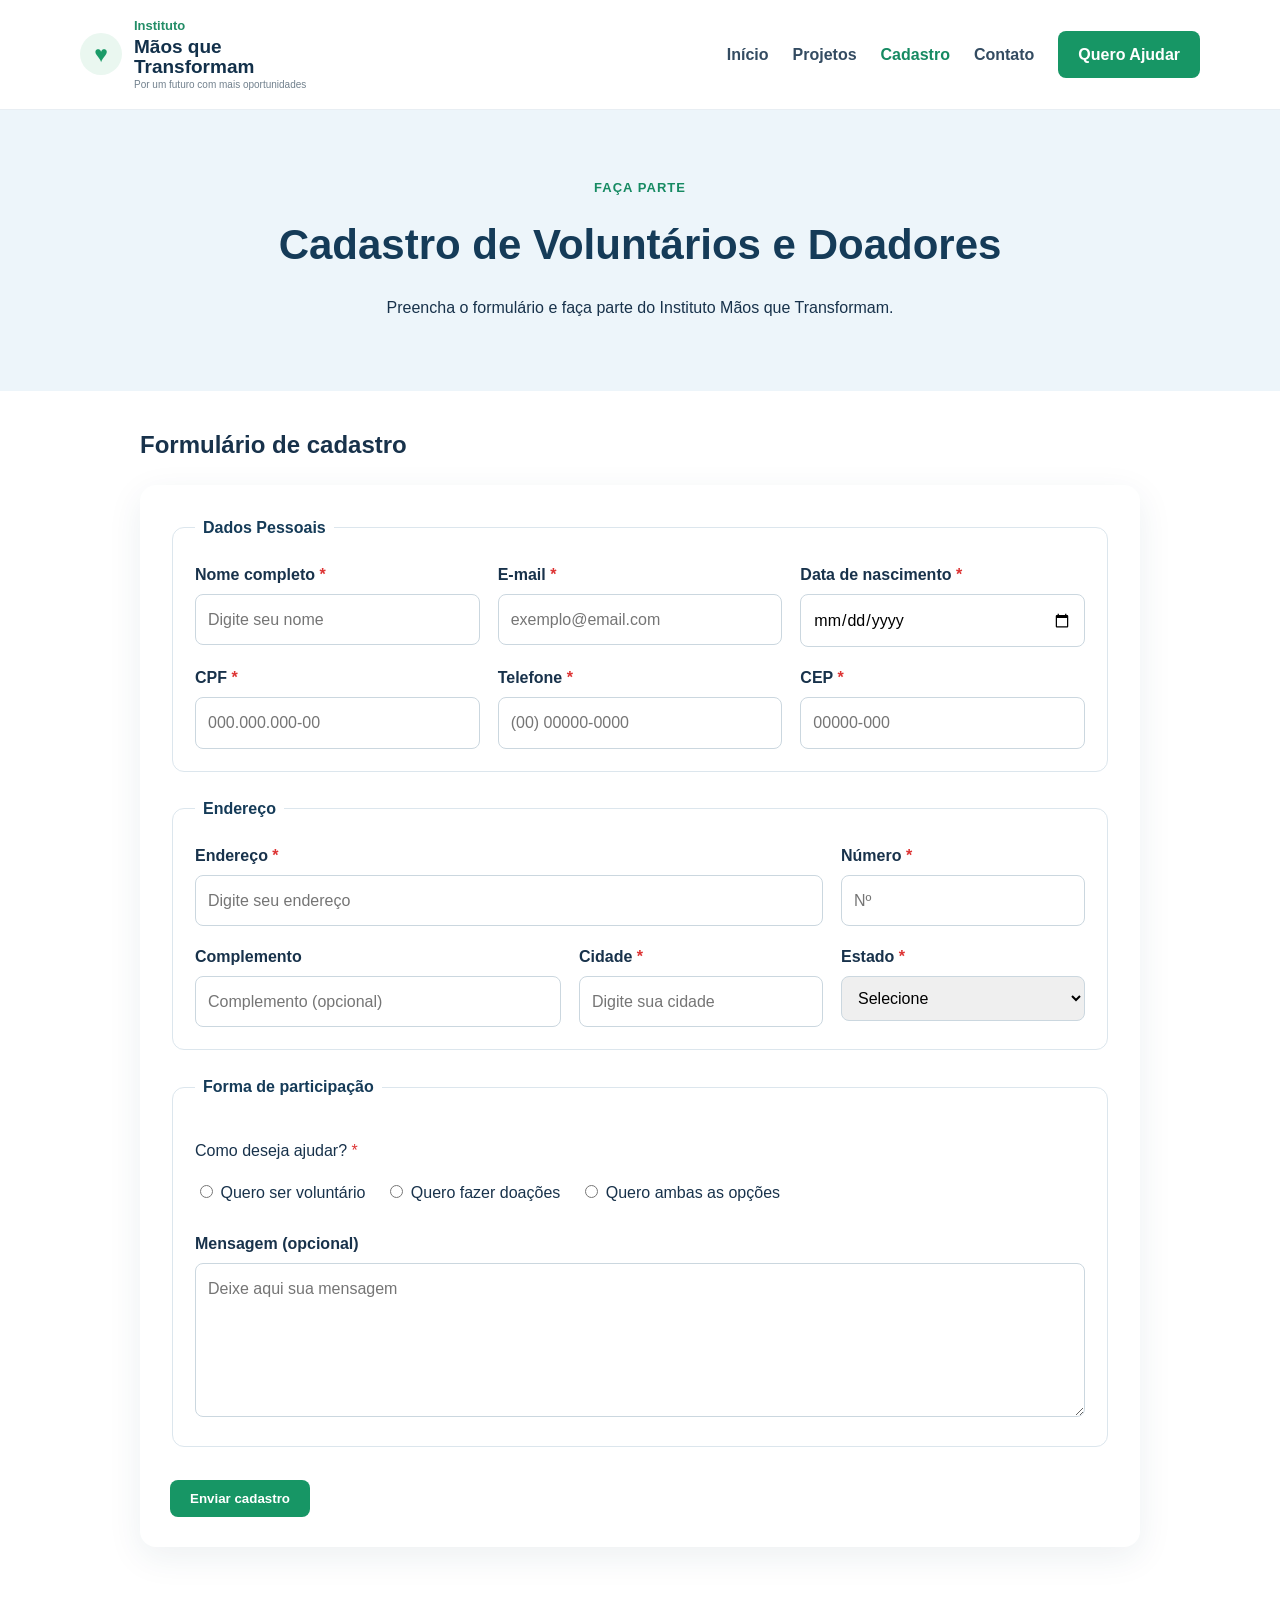
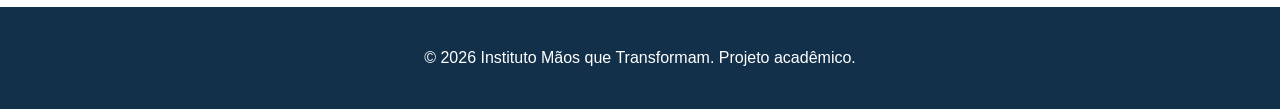
==== html/cadastro.html @ 0df7c1c0 "Projeto inicial - Instituto Mãos que Transformam" ====
<!DOCTYPE html>
<html lang="pt-BR">
<head>
    <meta charset="UTF-8">
    <meta name="viewport" content="width=device-width, initial-scale=1.0">
    <meta name="description" content="Cadastro de voluntários e doadores do Instituto Mãos que Transformam.">
    <title>Cadastro | Mãos que Transformam</title>
    <link rel="stylesheet" href="../css/style.css">
</head>

<body>

    <header class="topbar">
        <div class="container nav-wrap">

            <a class="brand" href="index.html">
                <span class="brand-mark" aria-hidden="true">♥</span>

                <span>
                    <strong>Instituto</strong>
                    <b>Mãos que<br>Transformam</b>
                    <small>Por um futuro com mais oportunidades</small>
                </span>
            </a>

            <nav aria-label="Navegação principal">
                <ul class="nav-list">
                    <li><a href="index.html">Início</a></li>
                    <li><a href="projetos.html">Projetos</a></li>
                    <li><a class="active" href="cadastro.html">Cadastro</a></li>
                    <li><a href="index.html#contato">Contato</a></li>
                    <li>
                        <a class="nav-cta" href="cadastro.html">Quero Ajudar</a>
                    </li>
                </ul>
            </nav>

        </div>
    </header>

    <main>

        <section class="form-heading">
            <p class="eyebrow">Faça parte</p>

            <h1>Cadastro de Voluntários e Doadores</h1>

            <p>
                Preencha o formulário e faça parte do Instituto
                Mãos que Transformam.
            </p>
        </section>


        <section class="form-card container">

            <h2>Formulário de cadastro</h2>

            <form id="cadastroForm" action="#" method="post">

                <!-- DADOS PESSOAIS -->
                <fieldset>
                    <legend>Dados Pessoais</legend>

                    <div class="form-grid three">

                        <div>
                            <label for="nome">
                                Nome completo <span>*</span>
                            </label>

                            <input
                                type="text"
                                id="nome"
                                name="nome"
                                minlength="3"
                                maxlength="100"
                                placeholder="Digite seu nome"
                                required
                                autocomplete="name"
                            >
                        </div>


                        <div>
                            <label for="email">
                                E-mail <span>*</span>
                            </label>

                            <input
                                type="email"
                                id="email"
                                name="email"
                                maxlength="120"
                                placeholder="exemplo@email.com"
                                required
                                autocomplete="email"
                            >
                        </div>


                        <div>
                            <label for="nascimento">
                                Data de nascimento <span>*</span>
                            </label>

                            <input
                                type="date"
                                id="nascimento"
                                name="nascimento"
                                required
                                autocomplete="bday"
                            >
                        </div>


                        <div>
                            <label for="cpf">
                                CPF <span>*</span>
                            </label>

                            <input
                                type="text"
                                id="cpf"
                                name="cpf"
                                inputmode="numeric"
                                pattern="[0-9]{3}\.?[0-9]{3}\.?[0-9]{3}-?[0-9]{2}"
                                maxlength="14"
                                placeholder="000.000.000-00"
                                required
                                title="Informe o CPF no formato 000.000.000-00"
                            >
                        </div>


                        <div>
                            <label for="telefone">
                                Telefone <span>*</span>
                            </label>

                            <input
                                type="tel"
                                id="telefone"
                                name="telefone"
                                inputmode="tel"
                                pattern="\([0-9]{2}\) [0-9]{4,5}-[0-9]{4}"
                                maxlength="15"
                                placeholder="(00) 00000-0000"
                                required
                                title="Informe o telefone no formato (00) 00000-0000"
                            >
                        </div>


                        <div>
                            <label for="cep">
                                CEP <span>*</span>
                            </label>

                            <input
                                type="text"
                                id="cep"
                                name="cep"
                                inputmode="numeric"
                                pattern="[0-9]{5}-[0-9]{3}"
                                maxlength="9"
                                placeholder="00000-000"
                                required
                                title="Informe o CEP no formato 00000-000"
                            >
                        </div>

                    </div>
                </fieldset>


                <!-- ENDEREÇO -->
                <fieldset>
                    <legend>Endereço</legend>

                    <div class="form-grid address">

                        <div class="wide">
                            <label for="endereco">
                                Endereço <span>*</span>
                            </label>

                            <input
                                type="text"
                                id="endereco"
                                name="endereco"
                                placeholder="Digite seu endereço"
                                maxlength="150"
                                required
                            >
                        </div>


                        <div>
                            <label for="numero">
                                Número <span>*</span>
                            </label>

                            <input
                                type="text"
                                id="numero"
                                name="numero"
                                placeholder="Nº"
                                maxlength="10"
                                required
                            >
                        </div>


                        <div>
                            <label for="complemento">
                                Complemento
                            </label>

                            <input
                                type="text"
                                id="complemento"
                                name="complemento"
                                placeholder="Complemento (opcional)"
                                maxlength="80"
                            >
                        </div>


                        <div>
                            <label for="cidade">
                                Cidade <span>*</span>
                            </label>

                            <input
                                type="text"
                                id="cidade"
                                name="cidade"
                                placeholder="Digite sua cidade"
                                maxlength="80"
                                required
                                autocomplete="address-level2"
                            >
                        </div>


                        <div>
                            <label for="estado">
                                Estado <span>*</span>
                            </label>

                            <select
                                id="estado"
                                name="estado"
                                required
                                autocomplete="address-level1"
                            >
                                <option value="">Selecione</option>
                                <option value="PE">Pernambuco</option>
                                <option value="AL">Alagoas</option>
                                <option value="BA">Bahia</option>
                                <option value="CE">Ceará</option>
                                <option value="PB">Paraíba</option>
                                <option value="RN">Rio Grande do Norte</option>
                                <option value="SE">Sergipe</option>
                                <option value="MA">Maranhão</option>
                                <option value="PI">Piauí</option>
                            </select>
                        </div>

                    </div>
                </fieldset>


                <!-- FORMA DE PARTICIPAÇÃO -->
                <fieldset>
                    <legend>Forma de participação</legend>

                    <p class="question">
                        Como deseja ajudar? <span>*</span>
                    </p>


                    <div class="choices">

                        <label>
                            <input
                                type="radio"
                                name="participacao"
                                value="voluntario"
                                required
                            >
                            Quero ser voluntário
                        </label>


                        <label>
                            <input
                                type="radio"
                                name="participacao"
                                value="doacao"
                            >
                            Quero fazer doações
                        </label>


                        <label>
                            <input
                                type="radio"
                                name="participacao"
                                value="ambos"
                            >
                            Quero ambas as opções
                        </label>

                    </div>


                    <label for="mensagem">
                        Mensagem (opcional)
                    </label>

                    <textarea
                        id="mensagem"
                        name="mensagem"
                        rows="5"
                        maxlength="500"
                        placeholder="Deixe aqui sua mensagem"
                    ></textarea>

                </fieldset>


                <button class="button submit" type="submit">
                    Enviar cadastro
                </button>


                <p
                    id="formStatus"
                    class="form-status"
                    aria-live="polite"
                ></p>

            </form>

        </section>

    </main>


    <footer class="footer">
        <p>
            &copy; 2026 Instituto Mãos que Transformam.
            Projeto acadêmico.
        </p>
    </footer>


    <script src="../js/script.js"></script>

</body>
</html>
---- css/style.css ----
*{box-sizing:border-box}
html{scroll-behavior:smooth}
body{margin:0;font-family:Arial,Helvetica,sans-serif;color:#18324b;background:#fff;line-height:1.6}
.container{width:min(1120px,92%);margin:auto}
.topbar{background:#fff;border-bottom:1px solid #e8eef3;position:sticky;top:0;z-index:10}
.nav-wrap{display:flex;align-items:center;justify-content:space-between;gap:30px;padding:16px 0}
.brand{display:flex;align-items:center;gap:12px;color:#12304a;text-decoration:none}
.brand-mark{display:grid;place-items:center;width:42px;height:42px;border-radius:50%;background:#eaf7f0;color:#1b9b68;font-size:23px}
.brand strong,.brand b,.brand small{display:block}
.brand strong{font-size:13px;color:#238d67}
.brand b{font-size:19px;line-height:1.05}
.brand small{font-size:10px;color:#71808d}
.nav-list{display:flex;align-items:center;gap:24px;list-style:none;margin:0;padding:0}
.nav-list a{color:#334b61;text-decoration:none;font-weight:600}
.nav-list a:hover,.nav-list .active{color:#168a62}
.nav-cta,.button{display:inline-block;background:#179665;color:#fff!important;padding:11px 20px;border-radius:8px;text-decoration:none;border:0;font-weight:700;cursor:pointer}
.hero{display:grid;grid-template-columns:1fr 1fr;align-items:center;gap:45px;padding:65px 0}
.hero h1{font-size:48px;line-height:1.1;margin:12px 0;color:#153b58}
.eyebrow{color:#168a62;text-transform:uppercase;font-size:13px;font-weight:800;letter-spacing:.08em}
.hero-copy>p:not(.eyebrow){font-size:18px;color:#607386}
.hero-actions{display:flex;gap:14px;margin-top:25px}
.outline{background:#fff!important;color:#168a62!important;border:2px solid #168a62}
.hero-image img{width:100%;height:390px;object-fit:cover;border-radius:22px;box-shadow:0 15px 40px rgba(22,59,88,.14)}
.pillars{display:grid;grid-template-columns:repeat(3,1fr);gap:22px;padding:20px 0 65px}
.pillars article{padding:28px;border:1px solid #e7edf2;border-radius:16px;background:#fff;box-shadow:0 8px 24px rgba(22,59,88,.06)}
.icon{font-size:27px}.blue{color:#2877c7}.pink{color:#d85b8d}.green{color:#179665}
.pillars h2,.project-card h2{margin:10px 0 5px}
.callout{background:#edf8f3;border-radius:18px;padding:35px;display:flex;align-items:center;justify-content:space-between;gap:20px;margin-bottom:55px}
.callout h2{margin:5px 0}
.contact{padding:25px 0 65px}
.contact address{font-style:normal;color:#63778a}
.contact a{color:#168a62}
.footer{background:#12304a;color:#fff;text-align:center;padding:22px}
.page-heading,.form-heading{text-align:center;background:#edf5fa;padding:55px 20px;margin-bottom:35px}
.page-heading h1,.form-heading h1{font-size:42px;margin:8px 0;color:#153b58}
.projects{display:grid;grid-template-columns:repeat(3,1fr);gap:25px;padding-bottom:55px}
.project-card{overflow:hidden;border:1px solid #e4ebf0;border-radius:16px;background:#fff;box-shadow:0 8px 25px rgba(22,59,88,.08)}
.project-card img{width:100%;height:220px;object-fit:cover;display:block}
.project-card div{padding:22px}
.project-card p{color:#607386}
.small{padding:9px 15px}
.form-card{max-width:1000px;padding-bottom:60px}
.form-card form{background:#fff;padding:30px;border-radius:16px;box-shadow:0 10px 35px rgba(22,59,88,.08)}
.form-card fieldset{border:1px solid #dce6ed;border-radius:12px;padding:22px;margin-bottom:24px}
.form-card legend{font-weight:800;color:#153b58;padding:0 8px}
.form-grid{display:grid;gap:18px}
.form-grid.three{grid-template-columns:repeat(3,1fr)}
.form-grid.address{grid-template-columns:1.5fr 1fr 1fr}
.wide{grid-column:span 2}
.form-card label{display:block;font-weight:700;margin-bottom:6px}
.form-card label span,.question span{color:#d33}
.form-card input,.form-card select,.form-card textarea{width:100%;padding:12px;border:1px solid #cbd7df;border-radius:8px;font:inherit}
.form-card textarea{resize:vertical}
.choices{display:flex;flex-wrap:wrap;gap:20px;margin-bottom:20px}
.choices label{font-weight:500}
.choices input{width:auto}
.submit{margin-top:4px}
.form-status{display:inline-block;margin-left:15px}
.button:hover,.nav-cta:hover{filter:brightness(.94)}
@media(max-width:850px){
    .nav-wrap{flex-direction:column}
    .nav-list{flex-wrap:wrap;justify-content:center}
    .hero,.pillars,.projects{grid-template-columns:1fr}
    .hero h1{font-size:38px}
    .form-grid.three,.form-grid.address{grid-template-columns:1fr}
    .wide{grid-column:auto}
    .callout{flex-direction:column;align-items:flex-start}
}
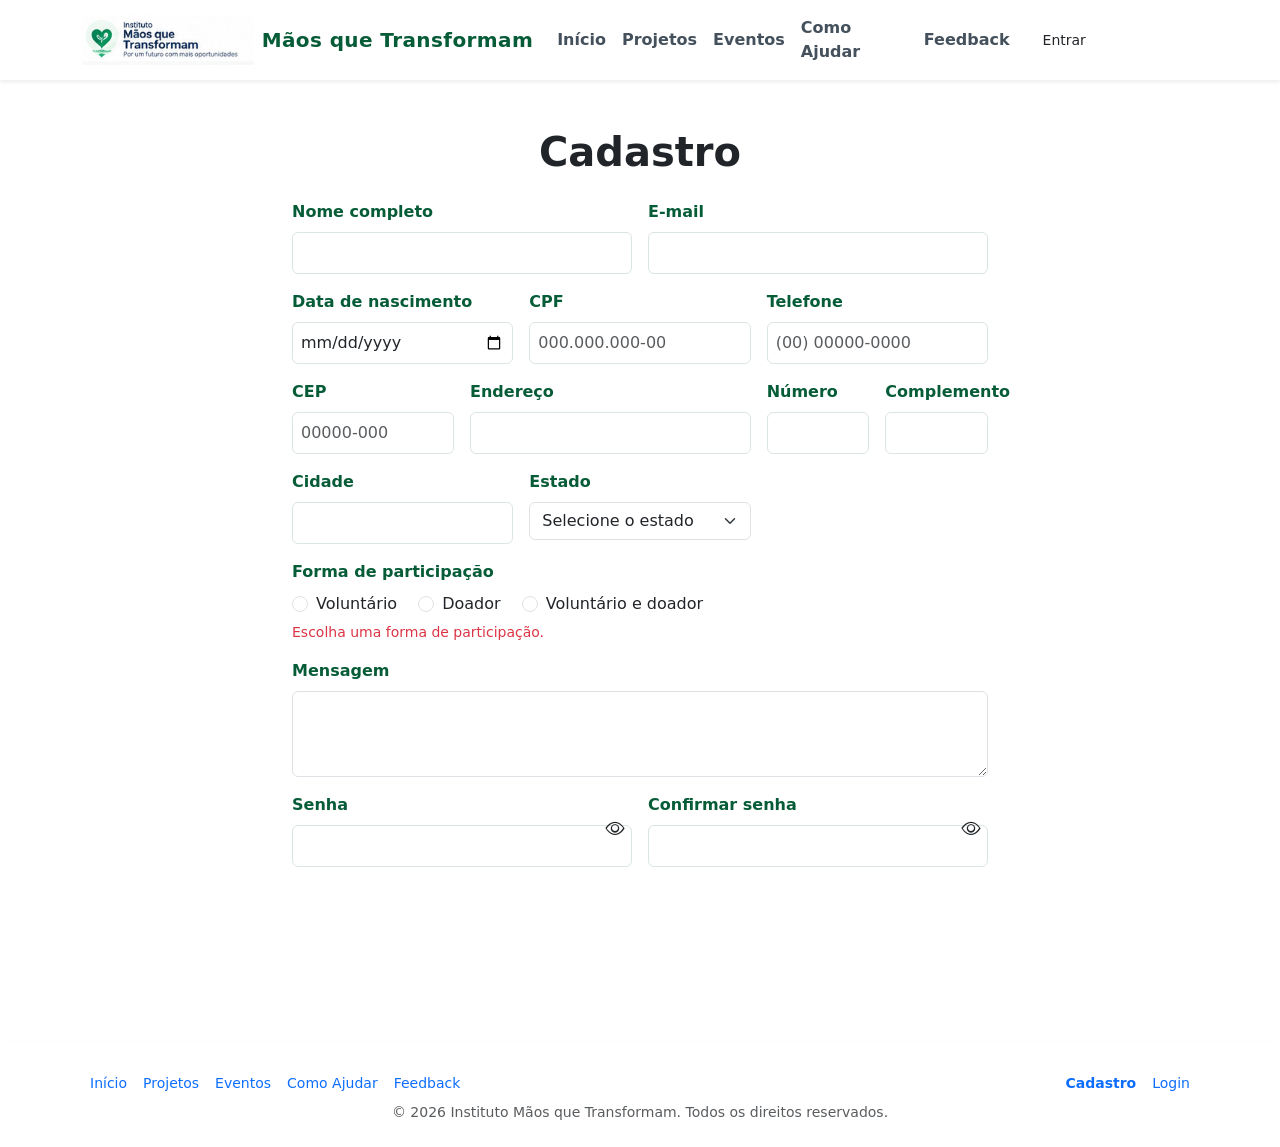
==== commit 475f2a76: "feat: adiciona versão 1.1.0 do projeto" ====
--- a/html/cadastro.html
+++ b/html/cadastro.html
@@ -1,363 +1,756 @@
 <!DOCTYPE html>
 <html lang="pt-BR">
+
 <head>
-    <meta charset="UTF-8">
-    <meta name="viewport" content="width=device-width, initial-scale=1.0">
-    <meta name="description" content="Cadastro de voluntários e doadores do Instituto Mãos que Transformam.">
-    <title>Cadastro | Mãos que Transformam</title>
-    <link rel="stylesheet" href="../css/style.css">
+  <meta charset="UTF-8" />
+  <meta name="viewport" content="width=device-width, initial-scale=1" />
+
+  <title>Instituto Mãos que Transformam - Cadastro</title>
+
+  <link href="../css/style.css" rel="stylesheet" />
+
+  <link
+    href="https://cdn.jsdelivr.net/npm/bootstrap@5.3.0/dist/css/bootstrap.min.css"
+    rel="stylesheet"
+  />
+
+  <link
+    href="https://cdn.jsdelivr.net/npm/bootstrap-icons@1.10.5/font/bootstrap-icons.css"
+    rel="stylesheet"
+  />
 </head>
 
-<body>
-
-    <header class="topbar">
-        <div class="container nav-wrap">
-
-            <a class="brand" href="index.html">
-                <span class="brand-mark" aria-hidden="true">♥</span>
-
-                <span>
-                    <strong>Instituto</strong>
-                    <b>Mãos que<br>Transformam</b>
-                    <small>Por um futuro com mais oportunidades</small>
-                </span>
+<body data-page="cadastro" class="bg-f7faf8 text-44515c">
+
+  <header>
+    <nav
+      class="navbar navbar-expand-lg navbar-light bg-white shadow-sm"
+      aria-label="Menu principal"
+    >
+      <div class="container">
+
+        <a
+          class="navbar-brand d-flex align-items-center"
+          href="index.html"
+        >
+          <img
+            src="../imagens/logo.png"
+            alt="Logo Instituto Mãos que Transformam"
+            height="50"
+          />
+
+          <span class="ms-2 fs-5 fw-semibold text-075C38">
+            Mãos que Transformam
+          </span>
+        </a>
+
+        <button
+          class="navbar-toggler"
+          type="button"
+          aria-label="Abrir menu"
+          aria-controls="navbarMenu"
+          aria-expanded="false"
+        >
+          <span class="navbar-toggler-icon"></span>
+        </button>
+
+        <div class="collapse navbar-collapse" id="navbarMenu">
+
+          <ul class="navbar-nav ms-auto mb-2 mb-lg-0 align-items-lg-center">
+
+            <li class="nav-item">
+              <a class="nav-link" href="index.html">
+                Início
+              </a>
+            </li>
+
+            <li class="nav-item">
+              <a class="nav-link" href="projetos.html">
+                Projetos
+              </a>
+            </li>
+
+            <li class="nav-item">
+              <a class="nav-link" href="eventos.html">
+                Eventos
+              </a>
+            </li>
+
+            <li class="nav-item">
+              <a class="nav-link" href="ajudar.html">
+                Como Ajudar
+              </a>
+            </li>
+
+            <li class="nav-item">
+              <a class="nav-link" href="feedback.html">
+                Feedback
+              </a>
+            </li>
+
+            <li class="nav-item ms-lg-3">
+              <a
+                class="btn btn-outline-075C38 btn-sm"
+                href="login.html"
+                role="button"
+              >
+                Entrar
+              </a>
+            </li>
+
+            <li class="nav-item ms-2">
+              <a
+                class="btn btn-075C38 btn-sm text-white"
+                href="cadastro.html"
+                role="button"
+              >
+                Cadastre-se
+              </a>
+            </li>
+
+          </ul>
+
+        </div>
+      </div>
+    </nav>
+  </header>
+
+
+  <main class="py-5">
+
+    <div
+      class="container"
+      style="max-width: 720px;"
+    >
+
+      <h1 class="text-075C38 fw-semibold mb-4 text-center">
+        Cadastro
+      </h1>
+
+
+      <form
+        id="formCadastro"
+        novalidate
+        aria-describedby="statusMessage"
+      >
+
+        <div class="row g-3">
+
+          <!-- Nome -->
+          <div class="col-md-6">
+
+            <label
+              for="nome"
+              class="form-label"
+            >
+              Nome completo
+            </label>
+
+            <input
+              type="text"
+              id="nome"
+              name="nome"
+              class="form-control"
+              required
+              aria-required="true"
+            />
+
+            <div class="invalid-feedback">
+              Por favor, informe seu nome completo.
+            </div>
+
+          </div>
+
+
+          <!-- E-mail -->
+          <div class="col-md-6">
+
+            <label
+              for="email"
+              class="form-label"
+            >
+              E-mail
+            </label>
+
+            <input
+              type="email"
+              id="email"
+              name="email"
+              class="form-control"
+              required
+              aria-required="true"
+            />
+
+            <div class="invalid-feedback">
+              Por favor, informe um e-mail válido.
+            </div>
+
+          </div>
+
+
+          <!-- Data de nascimento -->
+          <div class="col-md-4">
+
+            <label
+              for="dataNascimento"
+              class="form-label"
+            >
+              Data de nascimento
+            </label>
+
+            <input
+              type="date"
+              id="dataNascimento"
+              name="dataNascimento"
+              class="form-control"
+              required
+              aria-required="true"
+            />
+
+            <div class="invalid-feedback">
+              Data de nascimento inválida ou menor de 18 anos.
+            </div>
+
+          </div>
+
+
+          <!-- CPF -->
+          <div class="col-md-4">
+
+            <label
+              for="cpf"
+              class="form-label"
+            >
+              CPF
+            </label>
+
+            <input
+              type="text"
+              id="cpf"
+              name="cpf"
+              maxlength="14"
+              placeholder="000.000.000-00"
+              class="form-control"
+              required
+              aria-required="true"
+            />
+
+            <div class="invalid-feedback">
+              CPF inválido.
+            </div>
+
+          </div>
+
+
+          <!-- Telefone -->
+          <div class="col-md-4">
+
+            <label
+              for="telefone"
+              class="form-label"
+            >
+              Telefone
+            </label>
+
+            <input
+              type="tel"
+              id="telefone"
+              name="telefone"
+              maxlength="15"
+              placeholder="(00) 00000-0000"
+              class="form-control"
+              required
+              aria-required="true"
+            />
+
+            <div class="invalid-feedback">
+              Telefone inválido.
+            </div>
+
+          </div>
+
+
+          <!-- CEP -->
+          <div class="col-md-3">
+
+            <label
+              for="cep"
+              class="form-label"
+            >
+              CEP
+            </label>
+
+            <input
+              type="text"
+              id="cep"
+              name="cep"
+              maxlength="9"
+              placeholder="00000-000"
+              class="form-control"
+              required
+              aria-required="true"
+            />
+
+            <div class="invalid-feedback">
+              CEP inválido.
+            </div>
+
+          </div>
+
+
+          <!-- Endereço -->
+          <div class="col-md-5">
+
+            <label
+              for="endereco"
+              class="form-label"
+            >
+              Endereço
+            </label>
+
+            <input
+              type="text"
+              id="endereco"
+              name="endereco"
+              class="form-control"
+              required
+              aria-required="true"
+            />
+
+            <div class="invalid-feedback">
+              Informe o endereço.
+            </div>
+
+          </div>
+
+
+          <!-- Número -->
+          <div class="col-md-2">
+
+            <label
+              for="numero"
+              class="form-label"
+            >
+              Número
+            </label>
+
+            <input
+              type="text"
+              id="numero"
+              name="numero"
+              class="form-control"
+              required
+              aria-required="true"
+            />
+
+            <div class="invalid-feedback">
+              Informe o número.
+            </div>
+
+          </div>
+
+
+          <!-- Complemento -->
+          <div class="col-md-2">
+
+            <label
+              for="complemento"
+              class="form-label"
+            >
+              Complemento
+            </label>
+
+            <input
+              type="text"
+              id="complemento"
+              name="complemento"
+              class="form-control"
+            />
+
+          </div>
+
+
+          <!-- Cidade -->
+          <div class="col-md-4">
+
+            <label
+              for="cidade"
+              class="form-label"
+            >
+              Cidade
+            </label>
+
+            <input
+              type="text"
+              id="cidade"
+              name="cidade"
+              class="form-control"
+              required
+              aria-required="true"
+            />
+
+            <div class="invalid-feedback">
+              Informe a cidade.
+            </div>
+
+          </div>
+
+
+          <!-- Estado -->
+          <div class="col-md-4">
+
+            <label
+              for="estado"
+              class="form-label"
+            >
+              Estado
+            </label>
+
+            <select
+              id="estado"
+              name="estado"
+              class="form-select"
+              required
+              aria-required="true"
+            >
+              <option
+                value=""
+                selected
+                disabled
+              >
+                Selecione o estado
+              </option>
+
+              <option>PE</option>
+              <option>AL</option>
+              <option>BA</option>
+              <option>CE</option>
+              <option>PB</option>
+              <option>RN</option>
+              <option>SE</option>
+              <option>Outros</option>
+            </select>
+
+            <div class="invalid-feedback">
+              Selecione o estado.
+            </div>
+
+          </div>
+
+
+          <!-- Participação -->
+          <div class="col-md-12">
+
+            <label class="form-label d-block">
+              Forma de participação
+            </label>
+
+            <div class="form-check form-check-inline">
+
+              <input
+                type="radio"
+                name="participacao"
+                id="voluntario"
+                value="Voluntário"
+                class="form-check-input"
+                required
+                aria-required="true"
+              />
+
+              <label
+                for="voluntario"
+                class="form-check-label"
+              >
+                Voluntário
+              </label>
+
+            </div>
+
+
+            <div class="form-check form-check-inline">
+
+              <input
+                type="radio"
+                name="participacao"
+                id="doador"
+                value="Doador"
+                class="form-check-input"
+              />
+
+              <label
+                for="doador"
+                class="form-check-label"
+              >
+                Doador
+              </label>
+
+            </div>
+
+
+            <div class="form-check form-check-inline">
+
+              <input
+                type="radio"
+                name="participacao"
+                id="voluntarioDoador"
+                value="Voluntário e doador"
+                class="form-check-input"
+              />
+
+              <label
+                for="voluntarioDoador"
+                class="form-check-label"
+              >
+                Voluntário e doador
+              </label>
+
+            </div>
+
+            <div
+              class="invalid-feedback d-block"
+              id="participacaoError"
+            >
+              Escolha uma forma de participação.
+            </div>
+
+          </div>
+
+
+          <!-- Mensagem -->
+          <div class="col-md-12">
+
+            <label
+              for="mensagem"
+              class="form-label"
+            >
+              Mensagem
+            </label>
+
+            <textarea
+              id="mensagem"
+              name="mensagem"
+              rows="3"
+              class="form-control"
+            ></textarea>
+
+          </div>
+
+
+          <!-- Senha -->
+          <div class="col-md-6 position-relative">
+
+            <label
+              for="senha"
+              class="form-label"
+            >
+              Senha
+            </label>
+
+            <input
+              type="password"
+              id="senha"
+              name="senha"
+              class="form-control"
+              required
+              aria-required="true"
+            />
+
+            <button
+              type="button"
+              class="btn btn-sm btn-outline-075C38 position-absolute top-50 end-0 translate-middle-y me-2"
+              aria-label="Mostrar senha"
+              id="toggleSenha"
+            >
+              <i class="bi bi-eye"></i>
+            </button>
+
+            <div class="invalid-feedback">
+              Informe uma senha.
+            </div>
+
+          </div>
+
+
+          <!-- Confirmar senha -->
+          <div class="col-md-6 position-relative">
+
+            <label
+              for="confirmarSenha"
+              class="form-label"
+            >
+              Confirmar senha
+            </label>
+
+            <input
+              type="password"
+              id="confirmarSenha"
+              name="confirmarSenha"
+              class="form-control"
+              required
+              aria-required="true"
+            />
+
+            <button
+              type="button"
+              class="btn btn-sm btn-outline-075C38 position-absolute top-50 end-0 translate-middle-y me-2"
+              aria-label="Mostrar senha"
+              id="toggleConfirmarSenha"
+            >
+              <i class="bi bi-eye"></i>
+            </button>
+
+            <div class="invalid-feedback">
+              As senhas não coincidem.
+            </div>
+
+          </div>
+
+        </div>
+
+
+        <!-- Botão Cadastrar -->
+        <div class="mt-4 text-center">
+
+          <button
+            type="submit"
+            class="btn btn-cadastro"
+          >
+            <i
+              class="bi bi-person-plus-fill me-2"
+              aria-hidden="true"
+            ></i>
+            Cadastrar
+          </button>
+
+        </div>
+
+
+        <!-- Mensagem de status -->
+        <div
+          id="statusMessage"
+          class="mt-3 text-center"
+          aria-live="polite"
+        ></div>
+
+
+        <!-- Redirecionamento para Login -->
+        <p
+          class="mt-3 text-center"
+          id="loginRedirect"
+          style="display:none;"
+        >
+          Cadastro realizado com sucesso.
+          <a href="login.html">
+            Fazer login
+          </a>
+        </p>
+
+      </form>
+
+    </div>
+
+  </main>
+
+
+  <footer class="bg-white shadow-sm py-4 mt-5">
+
+    <div
+      class="container d-flex flex-wrap justify-content-between align-items-center small text-44515c"
+    >
+
+      <nav aria-label="Links rápidos">
+
+        <ul class="nav">
+
+          <li class="nav-item">
+            <a
+              class="nav-link px-2 text-44515c"
+              href="index.html"
+            >
+              Início
             </a>
-
-            <nav aria-label="Navegação principal">
-                <ul class="nav-list">
-                    <li><a href="index.html">Início</a></li>
-                    <li><a href="projetos.html">Projetos</a></li>
-                    <li><a class="active" href="cadastro.html">Cadastro</a></li>
-                    <li><a href="index.html#contato">Contato</a></li>
-                    <li>
-                        <a class="nav-cta" href="cadastro.html">Quero Ajudar</a>
-                    </li>
-                </ul>
-            </nav>
-
-        </div>
-    </header>
-
-    <main>
-
-        <section class="form-heading">
-            <p class="eyebrow">Faça parte</p>
-
-            <h1>Cadastro de Voluntários e Doadores</h1>
-
-            <p>
-                Preencha o formulário e faça parte do Instituto
-                Mãos que Transformam.
-            </p>
-        </section>
-
-
-        <section class="form-card container">
-
-            <h2>Formulário de cadastro</h2>
-
-            <form id="cadastroForm" action="#" method="post">
-
-                <!-- DADOS PESSOAIS -->
-                <fieldset>
-                    <legend>Dados Pessoais</legend>
-
-                    <div class="form-grid three">
-
-                        <div>
-                            <label for="nome">
-                                Nome completo <span>*</span>
-                            </label>
-
-                            <input
-                                type="text"
-                                id="nome"
-                                name="nome"
-                                minlength="3"
-                                maxlength="100"
-                                placeholder="Digite seu nome"
-                                required
-                                autocomplete="name"
-                            >
-                        </div>
-
-
-                        <div>
-                            <label for="email">
-                                E-mail <span>*</span>
-                            </label>
-
-                            <input
-                                type="email"
-                                id="email"
-                                name="email"
-                                maxlength="120"
-                                placeholder="exemplo@email.com"
-                                required
-                                autocomplete="email"
-                            >
-                        </div>
-
-
-                        <div>
-                            <label for="nascimento">
-                                Data de nascimento <span>*</span>
-                            </label>
-
-                            <input
-                                type="date"
-                                id="nascimento"
-                                name="nascimento"
-                                required
-                                autocomplete="bday"
-                            >
-                        </div>
-
-
-                        <div>
-                            <label for="cpf">
-                                CPF <span>*</span>
-                            </label>
-
-                            <input
-                                type="text"
-                                id="cpf"
-                                name="cpf"
-                                inputmode="numeric"
-                                pattern="[0-9]{3}\.?[0-9]{3}\.?[0-9]{3}-?[0-9]{2}"
-                                maxlength="14"
-                                placeholder="000.000.000-00"
-                                required
-                                title="Informe o CPF no formato 000.000.000-00"
-                            >
-                        </div>
-
-
-                        <div>
-                            <label for="telefone">
-                                Telefone <span>*</span>
-                            </label>
-
-                            <input
-                                type="tel"
-                                id="telefone"
-                                name="telefone"
-                                inputmode="tel"
-                                pattern="\([0-9]{2}\) [0-9]{4,5}-[0-9]{4}"
-                                maxlength="15"
-                                placeholder="(00) 00000-0000"
-                                required
-                                title="Informe o telefone no formato (00) 00000-0000"
-                            >
-                        </div>
-
-
-                        <div>
-                            <label for="cep">
-                                CEP <span>*</span>
-                            </label>
-
-                            <input
-                                type="text"
-                                id="cep"
-                                name="cep"
-                                inputmode="numeric"
-                                pattern="[0-9]{5}-[0-9]{3}"
-                                maxlength="9"
-                                placeholder="00000-000"
-                                required
-                                title="Informe o CEP no formato 00000-000"
-                            >
-                        </div>
-
-                    </div>
-                </fieldset>
-
-
-                <!-- ENDEREÇO -->
-                <fieldset>
-                    <legend>Endereço</legend>
-
-                    <div class="form-grid address">
-
-                        <div class="wide">
-                            <label for="endereco">
-                                Endereço <span>*</span>
-                            </label>
-
-                            <input
-                                type="text"
-                                id="endereco"
-                                name="endereco"
-                                placeholder="Digite seu endereço"
-                                maxlength="150"
-                                required
-                            >
-                        </div>
-
-
-                        <div>
-                            <label for="numero">
-                                Número <span>*</span>
-                            </label>
-
-                            <input
-                                type="text"
-                                id="numero"
-                                name="numero"
-                                placeholder="Nº"
-                                maxlength="10"
-                                required
-                            >
-                        </div>
-
-
-                        <div>
-                            <label for="complemento">
-                                Complemento
-                            </label>
-
-                            <input
-                                type="text"
-                                id="complemento"
-                                name="complemento"
-                                placeholder="Complemento (opcional)"
-                                maxlength="80"
-                            >
-                        </div>
-
-
-                        <div>
-                            <label for="cidade">
-                                Cidade <span>*</span>
-                            </label>
-
-                            <input
-                                type="text"
-                                id="cidade"
-                                name="cidade"
-                                placeholder="Digite sua cidade"
-                                maxlength="80"
-                                required
-                                autocomplete="address-level2"
-                            >
-                        </div>
-
-
-                        <div>
-                            <label for="estado">
-                                Estado <span>*</span>
-                            </label>
-
-                            <select
-                                id="estado"
-                                name="estado"
-                                required
-                                autocomplete="address-level1"
-                            >
-                                <option value="">Selecione</option>
-                                <option value="PE">Pernambuco</option>
-                                <option value="AL">Alagoas</option>
-                                <option value="BA">Bahia</option>
-                                <option value="CE">Ceará</option>
-                                <option value="PB">Paraíba</option>
-                                <option value="RN">Rio Grande do Norte</option>
-                                <option value="SE">Sergipe</option>
-                                <option value="MA">Maranhão</option>
-                                <option value="PI">Piauí</option>
-                            </select>
-                        </div>
-
-                    </div>
-                </fieldset>
-
-
-                <!-- FORMA DE PARTICIPAÇÃO -->
-                <fieldset>
-                    <legend>Forma de participação</legend>
-
-                    <p class="question">
-                        Como deseja ajudar? <span>*</span>
-                    </p>
-
-
-                    <div class="choices">
-
-                        <label>
-                            <input
-                                type="radio"
-                                name="participacao"
-                                value="voluntario"
-                                required
-                            >
-                            Quero ser voluntário
-                        </label>
-
-
-                        <label>
-                            <input
-                                type="radio"
-                                name="participacao"
-                                value="doacao"
-                            >
-                            Quero fazer doações
-                        </label>
-
-
-                        <label>
-                            <input
-                                type="radio"
-                                name="participacao"
-                                value="ambos"
-                            >
-                            Quero ambas as opções
-                        </label>
-
-                    </div>
-
-
-                    <label for="mensagem">
-                        Mensagem (opcional)
-                    </label>
-
-                    <textarea
-                        id="mensagem"
-                        name="mensagem"
-                        rows="5"
-                        maxlength="500"
-                        placeholder="Deixe aqui sua mensagem"
-                    ></textarea>
-
-                </fieldset>
-
-
-                <button class="button submit" type="submit">
-                    Enviar cadastro
-                </button>
-
-
-                <p
-                    id="formStatus"
-                    class="form-status"
-                    aria-live="polite"
-                ></p>
-
-            </form>
-
-        </section>
-
-    </main>
-
-
-    <footer class="footer">
-        <p>
-            &copy; 2026 Instituto Mãos que Transformam.
-            Projeto acadêmico.
-        </p>
-    </footer>
-
-
-    <script src="../js/script.js"></script>
+          </li>
+
+          <li class="nav-item">
+            <a
+              class="nav-link px-2 text-44515c"
+              href="projetos.html"
+            >
+              Projetos
+            </a>
+          </li>
+
+          <li class="nav-item">
+            <a
+              class="nav-link px-2 text-44515c"
+              href="eventos.html"
+            >
+              Eventos
+            </a>
+          </li>
+
+          <li class="nav-item">
+            <a
+              class="nav-link px-2 text-44515c"
+              href="ajudar.html"
+            >
+              Como Ajudar
+            </a>
+          </li>
+
+          <li class="nav-item">
+            <a
+              class="nav-link px-2 text-44515c"
+              href="feedback.html"
+            >
+              Feedback
+            </a>
+          </li>
+
+        </ul>
+
+      </nav>
+
+
+      <nav aria-label="Participação">
+
+        <ul class="nav">
+
+          <li class="nav-item">
+            <a
+              class="nav-link active px-2 text-075C38 fw-semibold"
+              href="cadastro.html"
+            >
+              Cadastro
+            </a>
+          </li>
+
+          <li class="nav-item">
+            <a
+              class="nav-link px-2 text-44515c"
+              href="login.html"
+            >
+              Login
+            </a>
+          </li>
+
+        </ul>
+
+      </nav>
+
+
+      <p class="mb-0 text-muted text-center w-100 mt-3 mt-lg-0">
+        © 2026 Instituto Mãos que Transformam. Todos os direitos reservados.
+      </p>
+
+    </div>
+
+  </footer>
+
+
+  <script src="https://cdn.jsdelivr.net/npm/bootstrap@5.3.0/dist/js/bootstrap.bundle.min.js"></script>
+
+  <script src="../js/script.js"></script>
 
 </body>
 </html>
--- a/css/style.css
+++ b/css/style.css
@@ -1,68 +1,673 @@
-*{box-sizing:border-box}
-html{scroll-behavior:smooth}
-body{margin:0;font-family:Arial,Helvetica,sans-serif;color:#18324b;background:#fff;line-height:1.6}
-.container{width:min(1120px,92%);margin:auto}
-.topbar{background:#fff;border-bottom:1px solid #e8eef3;position:sticky;top:0;z-index:10}
-.nav-wrap{display:flex;align-items:center;justify-content:space-between;gap:30px;padding:16px 0}
-.brand{display:flex;align-items:center;gap:12px;color:#12304a;text-decoration:none}
-.brand-mark{display:grid;place-items:center;width:42px;height:42px;border-radius:50%;background:#eaf7f0;color:#1b9b68;font-size:23px}
-.brand strong,.brand b,.brand small{display:block}
-.brand strong{font-size:13px;color:#238d67}
-.brand b{font-size:19px;line-height:1.05}
-.brand small{font-size:10px;color:#71808d}
-.nav-list{display:flex;align-items:center;gap:24px;list-style:none;margin:0;padding:0}
-.nav-list a{color:#334b61;text-decoration:none;font-weight:600}
-.nav-list a:hover,.nav-list .active{color:#168a62}
-.nav-cta,.button{display:inline-block;background:#179665;color:#fff!important;padding:11px 20px;border-radius:8px;text-decoration:none;border:0;font-weight:700;cursor:pointer}
-.hero{display:grid;grid-template-columns:1fr 1fr;align-items:center;gap:45px;padding:65px 0}
-.hero h1{font-size:48px;line-height:1.1;margin:12px 0;color:#153b58}
-.eyebrow{color:#168a62;text-transform:uppercase;font-size:13px;font-weight:800;letter-spacing:.08em}
-.hero-copy>p:not(.eyebrow){font-size:18px;color:#607386}
-.hero-actions{display:flex;gap:14px;margin-top:25px}
-.outline{background:#fff!important;color:#168a62!important;border:2px solid #168a62}
-.hero-image img{width:100%;height:390px;object-fit:cover;border-radius:22px;box-shadow:0 15px 40px rgba(22,59,88,.14)}
-.pillars{display:grid;grid-template-columns:repeat(3,1fr);gap:22px;padding:20px 0 65px}
-.pillars article{padding:28px;border:1px solid #e7edf2;border-radius:16px;background:#fff;box-shadow:0 8px 24px rgba(22,59,88,.06)}
-.icon{font-size:27px}.blue{color:#2877c7}.pink{color:#d85b8d}.green{color:#179665}
-.pillars h2,.project-card h2{margin:10px 0 5px}
-.callout{background:#edf8f3;border-radius:18px;padding:35px;display:flex;align-items:center;justify-content:space-between;gap:20px;margin-bottom:55px}
-.callout h2{margin:5px 0}
-.contact{padding:25px 0 65px}
-.contact address{font-style:normal;color:#63778a}
-.contact a{color:#168a62}
-.footer{background:#12304a;color:#fff;text-align:center;padding:22px}
-.page-heading,.form-heading{text-align:center;background:#edf5fa;padding:55px 20px;margin-bottom:35px}
-.page-heading h1,.form-heading h1{font-size:42px;margin:8px 0;color:#153b58}
-.projects{display:grid;grid-template-columns:repeat(3,1fr);gap:25px;padding-bottom:55px}
-.project-card{overflow:hidden;border:1px solid #e4ebf0;border-radius:16px;background:#fff;box-shadow:0 8px 25px rgba(22,59,88,.08)}
-.project-card img{width:100%;height:220px;object-fit:cover;display:block}
-.project-card div{padding:22px}
-.project-card p{color:#607386}
-.small{padding:9px 15px}
-.form-card{max-width:1000px;padding-bottom:60px}
-.form-card form{background:#fff;padding:30px;border-radius:16px;box-shadow:0 10px 35px rgba(22,59,88,.08)}
-.form-card fieldset{border:1px solid #dce6ed;border-radius:12px;padding:22px;margin-bottom:24px}
-.form-card legend{font-weight:800;color:#153b58;padding:0 8px}
-.form-grid{display:grid;gap:18px}
-.form-grid.three{grid-template-columns:repeat(3,1fr)}
-.form-grid.address{grid-template-columns:1.5fr 1fr 1fr}
-.wide{grid-column:span 2}
-.form-card label{display:block;font-weight:700;margin-bottom:6px}
-.form-card label span,.question span{color:#d33}
-.form-card input,.form-card select,.form-card textarea{width:100%;padding:12px;border:1px solid #cbd7df;border-radius:8px;font:inherit}
-.form-card textarea{resize:vertical}
-.choices{display:flex;flex-wrap:wrap;gap:20px;margin-bottom:20px}
-.choices label{font-weight:500}
-.choices input{width:auto}
-.submit{margin-top:4px}
-.form-status{display:inline-block;margin-left:15px}
-.button:hover,.nav-cta:hover{filter:brightness(.94)}
-@media(max-width:850px){
-    .nav-wrap{flex-direction:column}
-    .nav-list{flex-wrap:wrap;justify-content:center}
-    .hero,.pillars,.projects{grid-template-columns:1fr}
-    .hero h1{font-size:38px}
-    .form-grid.three,.form-grid.address{grid-template-columns:1fr}
-    .wide{grid-column:auto}
-    .callout{flex-direction:column;align-items:flex-start}
+:root {
+  --verde-escuro: #075C38;
+  --verde: #087541;
+  --verde-medio: #0A9650;
+  --verde-claro: #E9F8EF;
+  --fundo: #F7FAF8;
+  --branco: #FFFFFF;
+  --texto-escuro: #142C3D;
+  --texto: #44515C;
+  --cinza-claro: #DBE6DF;
+  --info: #2f80ed;
+  --warning: #d99000;
+  --sombra: 0 14px 35px rgba(18, 59, 93, 0.10);
+}
+
+* {
+  box-sizing: border-box;
+}
+
+html {
+  scroll-behavior: smooth;
+}
+
+body {
+  margin: 0;
+  font-family: "Segoe UI", Tahoma, Geneva, Verdana, sans-serif;
+  font-size: 1rem;
+  line-height: 1.6;
+  background-color: var(--fundo);
+  color: var(--texto);
+}
+
+/* =========================================================
+   TIPOGRAFIA
+   ========================================================= */
+
+h1,
+h2,
+h3,
+h4,
+h5 {
+  color: var(--verde-escuro);
+  font-weight: 700;
+  line-height: 1.2;
+  margin-top: 0;
+  margin-bottom: 0.75rem;
+}
+
+p {
+  margin: 0 0 1rem;
+  color: var(--texto);
+}
+
+a {
+  color: var(--verde);
+  text-decoration: none;
+  transition: color 0.3s ease;
+}
+
+a:hover,
+a:focus {
+  color: var(--verde-medio);
+  outline: none;
+  text-decoration: underline;
+}
+
+/* =========================================================
+   NAVBAR
+   ========================================================= */
+
+.navbar-light .navbar-nav .nav-link {
+  color: var(--texto);
+  font-weight: 600;
+  transition: color 0.3s;
+}
+
+.navbar-light .navbar-nav .nav-link:hover,
+.navbar-light .navbar-nav .nav-link:focus,
+.navbar-light .navbar-nav .nav-link.active {
+  color: var(--verde-escuro);
+  outline: none;
+}
+
+.navbar-toggler:focus {
+  outline-offset: 4px;
+  box-shadow: 0 0 0 0.25rem var(--verde-claro);
+}
+
+.navbar-brand span {
+  color: var(--verde-escuro);
+  font-weight: 700;
+  letter-spacing: 0.02em;
+}
+
+/* =========================================================
+   BOTÕES
+   ========================================================= */
+
+.btn-075C38 {
+  background-color: var(--verde-escuro);
+  border: none;
+  color: var(--branco) !important;
+  font-weight: 600;
+  padding: 0.625rem 1.5rem;
+  border-radius: 0.5rem;
+  cursor: pointer;
+  transition:
+    background-color 0.3s ease,
+    transform 0.2s ease,
+    box-shadow 0.2s ease;
+}
+
+.btn-075C38:hover,
+.btn-075C38:focus {
+  background-color: var(--verde-medio);
+  color: var(--branco) !important;
+  outline: none;
+  box-shadow: 0 0 0 0.2rem var(--verde-claro);
+}
+
+.btn-outline-custom {
+  color: var(--verde-escuro);
+  border: 2px solid var(--verde-escuro);
+  background-color: transparent;
+  font-weight: 600;
+  padding: 0.625rem 1.5rem;
+  border-radius: 0.5rem;
+  cursor: pointer;
+  transition:
+    background-color 0.3s ease,
+    color 0.3s ease;
+}
+
+.btn-outline-custom:hover,
+.btn-outline-custom:focus {
+  background-color: var(--verde-escuro);
+  color: var(--branco);
+  outline: none;
+  box-shadow: 0 0 0 0.2rem var(--verde-claro);
+}
+
+/* =========================================================
+   BOTÃO PRINCIPAL
+   ========================================================= */
+
+.btn-primary-custom {
+  display: inline-flex;
+  align-items: center;
+  justify-content: center;
+
+  background-color: var(--verde-escuro);
+  color: var(--branco) !important;
+
+  border: 1px solid var(--verde-escuro);
+  border-radius: 0.5rem;
+
+  padding: 0.65rem 1.5rem;
+
+  font-weight: 600;
+  line-height: 1.5;
+
+  cursor: pointer;
+
+  transition:
+    background-color 0.3s ease,
+    border-color 0.3s ease,
+    transform 0.2s ease,
+    box-shadow 0.2s ease;
+}
+
+.btn-primary-custom:hover {
+  background-color: var(--verde);
+  border-color: var(--verde);
+  color: var(--branco) !important;
+
+  transform: translateY(-1px);
+
+  box-shadow: 0 4px 12px rgba(7, 92, 56, 0.2);
+}
+
+.btn-primary-custom:focus {
+  background-color: var(--verde-escuro);
+  border-color: var(--verde-escuro);
+  color: var(--branco) !important;
+
+  outline: 3px solid rgba(10, 150, 80, 0.25);
+  outline-offset: 2px;
+
+  box-shadow: none;
+}
+
+.btn-primary-custom:active {
+  background-color: var(--verde-escuro);
+  border-color: var(--verde-escuro);
+  color: var(--branco) !important;
+
+  transform: translateY(0);
+}
+
+/* =========================================================
+   BOTÃO CADASTRAR
+   ========================================================= */
+
+.btn-cadastro {
+  display: inline-flex;
+  align-items: center;
+  justify-content: center;
+
+  background-color: var(--verde-escuro);
+  color: var(--branco) !important;
+
+  border: 1px solid var(--verde-escuro);
+  border-radius: 0.5rem;
+
+  padding: 0.65rem 1.8rem;
+
+  font-weight: 600;
+  line-height: 1.5;
+
+  cursor: pointer;
+
+  transition:
+    background-color 0.3s ease,
+    border-color 0.3s ease,
+    transform 0.2s ease,
+    box-shadow 0.2s ease;
+}
+
+.btn-cadastro:hover {
+  background-color: var(--verde);
+  border-color: var(--verde);
+  color: var(--branco) !important;
+
+  transform: translateY(-1px);
+
+  box-shadow: 0 4px 12px rgba(7, 92, 56, 0.2);
+}
+
+.btn-cadastro:focus {
+  background-color: var(--verde-escuro);
+  border-color: var(--verde-escuro);
+  color: var(--branco) !important;
+
+  outline: 3px solid rgba(10, 150, 80, 0.25);
+  outline-offset: 2px;
+
+  box-shadow: none;
+}
+
+.btn-cadastro:active {
+  background-color: var(--verde);
+  border-color: var(--verde);
+  color: var(--branco) !important;
+
+  transform: translateY(0);
+}
+
+/* =========================================================
+   BOTÃO ENTRAR / LOGIN
+   ========================================================= */
+
+.btn-login {
+  display: inline-flex;
+  align-items: center;
+  justify-content: center;
+
+  background-color: var(--verde-escuro);
+  color: var(--branco) !important;
+
+  border: 1px solid var(--verde-escuro);
+  border-radius: 0.5rem;
+
+  padding: 0.65rem 1.8rem;
+
+  font-weight: 600;
+  line-height: 1.5;
+
+  cursor: pointer;
+
+  transition:
+    background-color 0.3s ease,
+    border-color 0.3s ease,
+    transform 0.2s ease,
+    box-shadow 0.2s ease;
+}
+
+.btn-login:hover {
+  background-color: var(--verde);
+  border-color: var(--verde);
+  color: var(--branco) !important;
+
+  transform: translateY(-1px);
+
+  box-shadow: 0 4px 12px rgba(7, 92, 56, 0.2);
+}
+
+.btn-login:focus {
+  background-color: var(--verde-escuro);
+  border-color: var(--verde-escuro);
+  color: var(--branco) !important;
+
+  outline: 3px solid rgba(10, 150, 80, 0.25);
+  outline-offset: 2px;
+
+  box-shadow: none;
+}
+
+.btn-login:active {
+  background-color: var(--verde);
+  border-color: var(--verde);
+  color: var(--branco) !important;
+
+  transform: translateY(0);
+}
+
+/* =========================================================
+   BOTÃO ENVIAR FEEDBACK
+   ========================================================= */
+
+.btn-enviar-feedback {
+  display: inline-flex;
+  align-items: center;
+  justify-content: center;
+
+  background-color: var(--verde-escuro);
+  color: var(--branco) !important;
+
+  border: 1px solid var(--verde-escuro);
+  border-radius: 0.5rem;
+
+  padding: 0.65rem 1.8rem;
+
+  font-weight: 600;
+  line-height: 1.5;
+
+  cursor: pointer;
+
+  transition:
+    background-color 0.3s ease,
+    border-color 0.3s ease,
+    transform 0.2s ease,
+    box-shadow 0.2s ease;
+}
+
+.btn-enviar-feedback:hover {
+  background-color: var(--verde);
+  border-color: var(--verde);
+  color: var(--branco) !important;
+
+  transform: translateY(-1px);
+
+  box-shadow: 0 4px 12px rgba(7, 92, 56, 0.2);
+}
+
+.btn-enviar-feedback:focus {
+  background-color: var(--verde-escuro);
+  border-color: var(--verde-escuro);
+  color: var(--branco) !important;
+
+  outline: 3px solid rgba(10, 150, 80, 0.25);
+  outline-offset: 2px;
+
+  box-shadow: none;
+}
+
+.btn-enviar-feedback:active {
+  background-color: var(--verde);
+  border-color: var(--verde);
+  color: var(--branco) !important;
+
+  transform: translateY(0);
+}
+
+/* =========================================================
+   ESTADO DESABILITADO DOS BOTÕES
+   ========================================================= */
+
+.btn-075C38:disabled,
+.btn-primary-custom:disabled,
+.btn-cadastro:disabled,
+.btn-login:disabled,
+.btn-enviar-feedback:disabled {
+  opacity: 0.6;
+  cursor: not-allowed;
+  transform: none;
+  box-shadow: none;
+}
+
+/* =========================================================
+   SEÇÕES
+   ========================================================= */
+
+section {
+  padding-top: 3rem;
+  padding-bottom: 3rem;
+}
+
+.bg-ecf9ec {
+  background-color: var(--verde-claro);
+}
+
+/* =========================================================
+   CARDS
+   ========================================================= */
+
+.card {
+  border-radius: 0.5rem;
+  box-shadow: var(--sombra);
+  border: 1px solid var(--cinza-claro);
+  transition: box-shadow 0.3s ease;
+  background-color: var(--branco);
+}
+
+.card:hover,
+.card:focus-within {
+  box-shadow: 0 12px 30px rgba(7, 92, 56, 0.2);
+  outline: none;
+}
+
+.card-img-top {
+  border-top-left-radius: 0.5rem;
+  border-top-right-radius: 0.5rem;
+  object-fit: cover;
+  height: 200px;
+}
+
+/* =========================================================
+   FORMULÁRIOS
+   ========================================================= */
+
+.form-label {
+  font-weight: 600;
+  color: var(--verde-escuro);
+}
+
+input[type="text"],
+input[type="email"],
+input[type="tel"],
+input[type="date"],
+input[type="password"],
+select,
+textarea {
+  border: 1px solid var(--cinza-claro);
+  border-radius: 0.375rem;
+  padding: 0.5rem;
+  font-family: inherit;
+  transition:
+    border-color 0.3s ease,
+    box-shadow 0.3s ease;
+}
+
+input[type="text"]:focus,
+input[type="email"]:focus,
+input[type="tel"]:focus,
+input[type="date"]:focus,
+input[type="password"]:focus,
+select:focus,
+textarea:focus {
+  border-color: var(--verde-medio);
+  outline: none;
+  box-shadow: 0 0 0 0.2rem var(--verde-claro);
+}
+
+.invalid-feedback {
+  font-size: 0.875rem;
+  color: #d9534f;
+}
+
+.position-relative button {
+  border: none;
+  background: transparent;
+  font-size: 1.2rem;
+  cursor: pointer;
+}
+
+.position-relative button:focus {
+  outline: none;
+}
+
+/* =========================================================
+   CAMPOS VÁLIDOS E INVÁLIDOS
+   ========================================================= */
+
+.form-control.is-valid,
+.form-select.is-valid {
+  border-color: var(--verde-medio);
+}
+
+.form-control.is-invalid,
+.form-select.is-invalid {
+  border-color: #d9534f;
+}
+
+.form-control.is-valid:focus,
+.form-select.is-valid:focus {
+  border-color: var(--verde-medio);
+  box-shadow: 0 0 0 0.2rem var(--verde-claro);
+}
+
+.form-control.is-invalid:focus,
+.form-select.is-invalid:focus {
+  border-color: #d9534f;
+  box-shadow: 0 0 0 0.2rem rgba(217, 83, 79, 0.15);
+}
+
+/* =========================================================
+   RADIO BUTTONS
+   ========================================================= */
+
+input[type="radio"] {
+  accent-color: var(--verde-escuro);
+}
+
+input[type="radio"]:focus {
+  outline: 2px solid var(--verde-medio);
+  outline-offset: 2px;
+}
+
+/* =========================================================
+   TOAST
+   ========================================================= */
+
+.toast {
+  position: fixed;
+  bottom: 20px;
+  right: 20px;
+  background-color: var(--verde-escuro);
+  color: var(--branco);
+  padding: 1rem 1.5rem;
+  border-radius: 0.5rem;
+  box-shadow: 0 10px 25px rgba(7, 92, 56, 0.3);
+  opacity: 0;
+  pointer-events: none;
+  transition:
+    opacity 0.3s ease,
+    transform 0.3s ease;
+  transform: translateY(20px);
+  z-index: 1050;
+}
+
+.toast.show {
+  opacity: 1;
+  pointer-events: auto;
+  transform: translateY(0);
+}
+
+/* =========================================================
+   MODAL
+   ========================================================= */
+
+.modal-backdrop {
+  position: fixed;
+  top: 0;
+  left: 0;
+  right: 0;
+  bottom: 0;
+
+  background-color: rgba(0, 0, 0, 0.5);
+
+  display: none;
+  align-items: center;
+  justify-content: center;
+
+  z-index: 1100;
+}
+
+.modal-backdrop.show {
+  display: flex;
+}
+
+.modal {
+  background-color: var(--branco);
+  padding: 1.5rem 2rem;
+  border-radius: 0.5rem;
+  max-width: 500px;
+  width: 90%;
+  box-shadow: var(--sombra);
+  position: relative;
+}
+
+.modal-close {
+  position: absolute;
+  top: 15px;
+  right: 15px;
+
+  background: transparent;
+  border: none;
+
+  font-size: 1.5rem;
+  cursor: pointer;
+
+  color: var(--verde-escuro);
+}
+
+.modal-close:focus {
+  outline: 3px solid var(--verde-claro);
+}
+
+/* =========================================================
+   MENSAGENS DE STATUS
+   ========================================================= */
+
+#statusMessage {
+  border-radius: 0.5rem;
+}
+
+#statusMessage.alert-success {
+  color: var(--verde-escuro);
+  background-color: var(--verde-claro);
+  border-color: var(--cinza-claro);
+}
+
+#statusMessage.alert-danger {
+  color: #842029;
+}
+
+#statusMessage.alert-warning {
+  color: #664d03;
+}
+
+/* =========================================================
+   FEEDBACKS
+   ========================================================= */
+
+#feedbackList {
+  width: 100%;
+}
+
+#feedbackList .card {
+  margin-bottom: 1rem;
+}
+
+#feedbackList .text-warning {
+  letter-spacing: 0.1rem;
+}
+
+/* =========================================================
+   RESPONSIVIDADE
+   ========================================================= */
+
+@media (max-width: 768px) {
+
+  .card-img-top {
+    height: 150px;
+  }
+
+  section {
+    padding-top: 2rem;
+    padding-bottom: 2rem;
+  }
+
+  .btn-cadastro,
+  .btn-login,
+  .btn-enviar-feedback,
+  .btn-primary-custom {
+    width: 100%;
+  }
+}
+
+@media (max-width: 576px) {
+
+  body {
+    font-size: 0.95rem;
+  }
+
+  .btn-cadastro,
+  .btn-login,
+  .btn-enviar-feedback,
+  .btn-primary-custom {
+    width: 100%;
+    padding: 0.7rem 1rem;
+  }
 }
